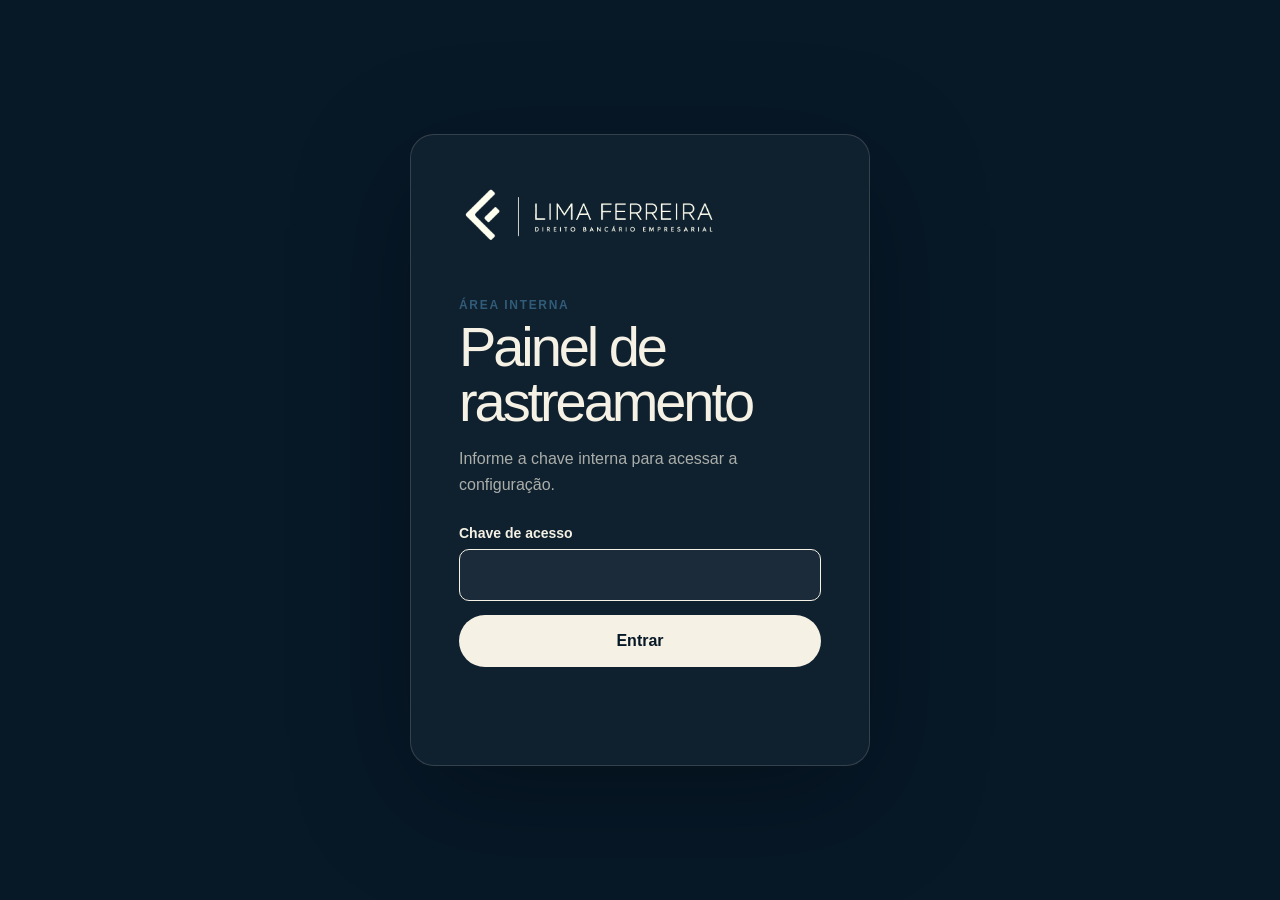
==== painel/index.html @ 7cb4206f "Adiciona painel e rastreamento de conversoes" ====
<!doctype html>
<html lang="pt-BR">
  <head>
    <meta charset="UTF-8" />
    <meta name="viewport" content="width=device-width, initial-scale=1.0" />
    <meta name="robots" content="noindex, nofollow, noarchive" />
    <meta name="referrer" content="no-referrer" />
    <meta name="theme-color" content="#071827" />
    <title>Painel de Rastreamento | Lima Ferreira</title>
    <link rel="icon" href="../logos/lima_ferreira_bancario_compacta_ivory_sem_fundo.png" />
    <link rel="stylesheet" href="../styles/tracking-panel.css?v=20260613-tracking-suite" />
    <script src="../scripts/tracking-config.js?v=20260613-tracking-suite"></script>
    <script src="../scripts/tracking-panel.js?v=20260613-tracking-suite" defer></script>
  </head>

  <body>
    <section class="access-gate" data-access-gate>
      <form class="access-card" data-access-form>
        <img
          src="../logos/lima_ferreira_bancario_horizontal_ivory_sem_fundo.png"
          alt="Lima Ferreira Direito Bancário Empresarial"
        />
        <p class="eyebrow">Área interna</p>
        <h1>Painel de rastreamento</h1>
        <p>Informe a chave interna para acessar a configuração.</p>
        <label>
          <span>Chave de acesso</span>
          <input type="password" name="access_key" autocomplete="current-password" required />
        </label>
        <button type="submit">Entrar</button>
        <p class="form-message" data-access-message aria-live="polite"></p>
      </form>
    </section>

    <div class="panel" data-panel hidden>
      <header class="panel-header">
        <div>
          <p class="eyebrow">Lima Ferreira / Operação</p>
          <h1>Mensuração e conversões</h1>
          <p>
            Configure as plataformas, valide os eventos e publique sem editar código manualmente.
          </p>
        </div>
        <div class="header-actions">
          <a href="../" target="_blank" rel="noreferrer">Abrir site</a>
          <button type="button" data-lock-panel>Sair</button>
        </div>
      </header>

      <main>
        <section class="status-grid" aria-label="Status da mensuração">
          <article class="status-card">
            <span data-status-dot="gtm"></span>
            <p>Google Tag Manager</p>
            <strong data-status-text="gtm">Não configurado</strong>
          </article>
          <article class="status-card">
            <span data-status-dot="ga4"></span>
            <p>Google Analytics 4</p>
            <strong data-status-text="ga4">Não configurado</strong>
          </article>
          <article class="status-card">
            <span data-status-dot="meta"></span>
            <p>Meta Pixel</p>
            <strong data-status-text="meta">Não configurado</strong>
          </article>
          <article class="status-card">
            <span data-status-dot="form"></span>
            <p>Entrega do formulário</p>
            <strong data-status-text="form">Não configurado</strong>
          </article>
        </section>

        <div class="panel-layout">
          <form class="config-form" data-config-form>
            <section class="panel-section">
              <div class="section-heading">
                <div>
                  <p class="eyebrow">01 / Plataformas</p>
                  <h2>IDs de mensuração</h2>
                </div>
                <p>
                  Os identificadores de pixels são públicos por natureza. Senhas, tokens e segredos
                  nunca devem ser colocados aqui.
                </p>
              </div>

              <div class="field-grid">
                <label>
                  <span>Google Tag Manager</span>
                  <input
                    name="gtmId"
                    type="text"
                    placeholder="GTM-XXXXXXX"
                    pattern="GTM-[A-Za-z0-9]+"
                  />
                  <small>Container principal. Ex.: GTM-ABC1234.</small>
                </label>
                <label>
                  <span>Google Analytics 4</span>
                  <input
                    name="ga4MeasurementId"
                    type="text"
                    placeholder="G-XXXXXXXXXX"
                    pattern="G-[A-Za-z0-9]+"
                  />
                  <small>Opcional se o GA4 já for instalado dentro do GTM.</small>
                </label>
                <label>
                  <span>Meta Pixel</span>
                  <input name="metaPixelId" type="text" inputmode="numeric" placeholder="1234567890" />
                  <small>Somente números.</small>
                </label>
                <label>
                  <span>Google Ads ID</span>
                  <input
                    name="googleAdsId"
                    type="text"
                    placeholder="AW-XXXXXXXXX"
                    pattern="AW-[A-Za-z0-9]+"
                  />
                </label>
                <label>
                  <span>Google Ads: rótulo da conversão</span>
                  <input name="googleAdsLeadLabel" type="text" placeholder="AbCdEfGhIjk" />
                  <small>Usado apenas no evento de lead confirmado.</small>
                </label>
                <label class="check-field">
                  <input name="loadMetaDirectly" type="checkbox" />
                  <span>
                    Carregar Meta Pixel diretamente
                    <small>Desative se o Pixel for instalado dentro do GTM.</small>
                  </span>
                </label>
              </div>
            </section>

            <section class="panel-section">
              <div class="section-heading">
                <div>
                  <p class="eyebrow">02 / Formulário</p>
                  <h2>Recebimento do lead</h2>
                </div>
                <p>
                  O evento <code>Lead</code> só dispara depois que este endpoint confirmar o
                  recebimento com status HTTP entre 200 e 299.
                </p>
              </div>

              <div class="field-grid">
                <label class="field-wide">
                  <span>URL do webhook ou CRM</span>
                  <input
                    name="formEndpoint"
                    type="url"
                    placeholder="https://automacao.exemplo.com/webhook/lead"
                  />
                  <small>
                    Precisa aceitar requisições do domínio do site e não pode exigir segredo no
                    navegador.
                  </small>
                </label>
                <label>
                  <span>Formato do envio</span>
                  <select name="formFormat">
                    <option value="json">JSON</option>
                    <option value="form">Form URL Encoded</option>
                  </select>
                </label>
                <label>
                  <span>Método HTTP</span>
                  <select name="formMethod">
                    <option value="POST">POST</option>
                  </select>
                </label>
              </div>

              <div class="security-note">
                <strong>Dados pessoais ficam fora dos pixels.</strong>
                <p>
                  Nome, e-mail, telefone, CNPJ, empresa e relato do caso são enviados somente ao
                  webhook. GTM, GA4 e Meta recebem apenas nomes de eventos e contexto anônimo.
                </p>
              </div>
              <button class="test-webhook" type="button" data-test-webhook>
                Testar conexão do webhook
              </button>
              <p class="webhook-message" data-webhook-message aria-live="polite"></p>
            </section>

            <section class="panel-section">
              <div class="section-heading">
                <div>
                  <p class="eyebrow">03 / Privacidade</p>
                  <h2>Consentimento e ambiente</h2>
                </div>
              </div>

              <div class="field-grid">
                <label class="check-field">
                  <input name="consentRequired" type="checkbox" />
                  <span>
                    Exigir consentimento
                    <small>Recomendado. Os provedores só carregam após o aceite.</small>
                  </span>
                </label>
                <label class="check-field">
                  <input name="debug" type="checkbox" />
                  <span>
                    Ativar log persistente
                    <small>Use apenas durante testes e desligue em produção.</small>
                  </span>
                </label>
              </div>
            </section>

            <section class="panel-section publish-section">
              <div class="section-heading">
                <div>
                  <p class="eyebrow">04 / Publicação</p>
                  <h2>Publicar no GitHub</h2>
                </div>
                <p>
                  O token é usado uma única vez, diretamente entre este navegador e o GitHub. Ele
                  não é salvo no site nem no armazenamento local.
                </p>
              </div>

              <div class="field-grid">
                <label class="field-wide">
                  <span>Fine-grained personal access token</span>
                  <input
                    name="githubToken"
                    type="password"
                    autocomplete="off"
                    placeholder="github_pat_..."
                  />
                  <small>
                    Permissão mínima: Contents — Read and write, somente para o repositório
                    Pedrolopespro/limabancario.
                  </small>
                </label>
                <label>
                  <span>Branch</span>
                  <input name="githubBranch" type="text" value="main" />
                </label>
                <label>
                  <span>Arquivo</span>
                  <input name="githubPath" type="text" value="scripts/tracking-config.js" readonly />
                </label>
              </div>

              <div class="publish-actions">
                <button class="button-secondary" type="button" data-save-preview>
                  Salvar prévia neste navegador
                </button>
                <button class="button-secondary" type="button" data-open-preview>
                  Testar no site
                </button>
                <button class="button-primary" type="submit">Publicar configuração</button>
              </div>
              <p class="publish-message" data-publish-message aria-live="polite"></p>
            </section>
          </form>

          <aside class="diagnostics">
            <section class="diagnostic-card">
              <p class="eyebrow">Diagnóstico</p>
              <h2>Eventos principais</h2>
              <ul class="event-list">
                <li><code>page_view</code><span>Página carregada</span></li>
                <li><code>lf_cta_click</code><span>Botões e chamadas</span></li>
                <li><code>lf_scroll_depth</code><span>25%, 50%, 75% e 90%</span></li>
                <li><code>lf_section_view</code><span>Seção visualizada</span></li>
                <li><code>lf_faq_open</code><span>Pergunta aberta</span></li>
                <li><code>lf_engaged_time</code><span>30s, 60s e 120s</span></li>
                <li><code>lf_video_start</code><span>Vídeo com áudio</span></li>
                <li><code>lf_form_start</code><span>Primeira interação</span></li>
                <li><code>lf_form_step_complete</code><span>Etapa concluída</span></li>
                <li><code>lf_form_abandon</code><span>Formulário abandonado</span></li>
                <li><code>lf_form_submit_error</code><span>Falha de entrega</span></li>
                <li class="event-list__conversion">
                  <code>generate_lead / Lead</code><span>Envio confirmado</span>
                </li>
              </ul>
            </section>

            <section class="diagnostic-card">
              <p class="eyebrow">Últimos testes</p>
              <div class="event-log" data-event-log>
                <p>Nenhum evento de prévia registrado neste navegador.</p>
              </div>
              <button class="text-button" type="button" data-clear-log>Limpar registro</button>
            </section>

            <section class="diagnostic-card">
              <p class="eyebrow">Links úteis</p>
              <div class="resource-list">
                <a href="https://tagassistant.google.com/" target="_blank" rel="noreferrer">
                  Google Tag Assistant
                </a>
                <a
                  href="https://business.facebook.com/events_manager2"
                  target="_blank"
                  rel="noreferrer"
                >
                  Gerenciador de Eventos Meta
                </a>
                <a
                  href="https://github.com/Pedrolopespro/limabancario/actions"
                  target="_blank"
                  rel="noreferrer"
                >
                  Acompanhar deploy
                </a>
              </div>
            </section>
          </aside>
        </div>
      </main>
    </div>
  </body>
</html>
---- styles/tracking-panel.css ----
:root {
  color-scheme: light;
  font-family: "SF Pro Display", "SF Pro Text", "Helvetica Neue", Helvetica, Arial, sans-serif;
  color: #0a1d2d;
  background: #edf1f2;
  font-synthesis: none;
}

* {
  box-sizing: border-box;
}

body {
  min-width: 320px;
  margin: 0;
  background:
    linear-gradient(rgba(10, 29, 45, 0.035) 1px, transparent 1px),
    linear-gradient(90deg, rgba(10, 29, 45, 0.035) 1px, transparent 1px),
    #edf1f2;
  background-size: 72px 72px;
}

button,
input,
select {
  font: inherit;
}

button,
a {
  -webkit-tap-highlight-color: transparent;
}

[hidden] {
  display: none !important;
}

.access-gate {
  display: grid;
  min-height: 100vh;
  padding: 24px;
  place-items: center;
  background: #071827;
}

.access-card {
  width: min(460px, 100%);
  padding: clamp(28px, 6vw, 48px);
  border: 1px solid rgba(245, 241, 228, 0.16);
  border-radius: 24px;
  color: #f5f1e4;
  background: rgba(255, 255, 255, 0.035);
  box-shadow: 0 32px 120px rgba(0, 0, 0, 0.28);
}

.access-card img {
  width: min(260px, 100%);
  margin-bottom: 48px;
}

.access-card h1 {
  max-width: 380px;
  margin: 8px 0 16px;
  font-size: clamp(36px, 7vw, 56px);
  font-weight: 500;
  letter-spacing: -0.055em;
  line-height: 0.98;
}

.access-card > p:not(.eyebrow, .form-message) {
  color: rgba(245, 241, 228, 0.68);
  line-height: 1.6;
}

.access-card label {
  display: grid;
  gap: 8px;
  margin-top: 28px;
  font-size: 14px;
  font-weight: 700;
}

.access-card input {
  min-height: 52px;
  padding: 0 16px;
  border: 1px solid rgba(245, 241, 228, 0.2);
  border-radius: 10px;
  color: #f5f1e4;
  outline: none;
  background: rgba(255, 255, 255, 0.05);
}

.access-card input:focus {
  border-color: #f5f1e4;
}

.access-card button {
  width: 100%;
  min-height: 52px;
  margin-top: 14px;
  border: 0;
  border-radius: 999px;
  color: #071827;
  font-weight: 800;
  cursor: pointer;
  background: #f5f1e4;
}

.form-message,
.publish-message {
  min-height: 22px;
  color: #af4c43;
  font-size: 14px;
  line-height: 1.5;
}

.panel {
  width: min(1600px, 100%);
  margin: auto;
  padding: clamp(24px, 4vw, 64px);
}

.panel-header {
  display: flex;
  align-items: flex-end;
  justify-content: space-between;
  gap: 32px;
  padding: 0 0 44px;
}

.panel-header h1 {
  margin: 8px 0 12px;
  font-size: clamp(40px, 6vw, 72px);
  font-weight: 500;
  letter-spacing: -0.055em;
  line-height: 0.95;
}

.panel-header > div > p:last-child {
  max-width: 700px;
  margin: 0;
  color: #65727b;
  font-size: 17px;
  line-height: 1.6;
}

.eyebrow {
  margin: 0;
  color: #315c79;
  font-size: 12px;
  font-weight: 800;
  letter-spacing: 0.14em;
  text-transform: uppercase;
}

.header-actions {
  display: flex;
  flex-wrap: wrap;
  gap: 10px;
}

.header-actions a,
.header-actions button {
  display: inline-grid;
  min-height: 44px;
  padding: 0 18px;
  border: 1px solid #c5ced2;
  border-radius: 999px;
  color: #0a1d2d;
  text-decoration: none;
  place-items: center;
  cursor: pointer;
  background: transparent;
}

.status-grid {
  display: grid;
  grid-template-columns: repeat(4, minmax(0, 1fr));
  gap: 12px;
  margin-bottom: 24px;
}

.status-card {
  position: relative;
  padding: 22px;
  border: 1px solid #d2d9dc;
  border-radius: 16px;
  background: rgba(255, 255, 255, 0.82);
}

.status-card > span {
  position: absolute;
  top: 22px;
  right: 22px;
  width: 10px;
  height: 10px;
  border-radius: 50%;
  background: #b8c0c4;
}

.status-card > span.is-active {
  background: #258b66;
  box-shadow: 0 0 0 5px rgba(37, 139, 102, 0.1);
}

.status-card p {
  margin: 0 0 18px;
  color: #6c7880;
  font-size: 13px;
}

.status-card strong {
  font-size: 16px;
}

.panel-layout {
  display: grid;
  grid-template-columns: minmax(0, 1fr) minmax(300px, 390px);
  align-items: start;
  gap: 24px;
}

.config-form,
.diagnostics {
  display: grid;
  gap: 24px;
}

.panel-section,
.diagnostic-card {
  padding: clamp(24px, 4vw, 40px);
  border: 1px solid #d2d9dc;
  border-radius: 20px;
  background: rgba(255, 255, 255, 0.9);
}

.section-heading {
  display: grid;
  grid-template-columns: minmax(260px, 0.7fr) minmax(260px, 1fr);
  gap: 32px;
  margin-bottom: 34px;
  padding-bottom: 28px;
  border-bottom: 1px solid #dde2e4;
}

.section-heading h2,
.diagnostic-card h2 {
  margin: 8px 0 0;
  font-size: clamp(28px, 3vw, 40px);
  font-weight: 500;
  letter-spacing: -0.045em;
}

.section-heading > p {
  max-width: 580px;
  margin: 0;
  color: #65727b;
  line-height: 1.6;
}

.field-grid {
  display: grid;
  grid-template-columns: repeat(2, minmax(0, 1fr));
  gap: 22px;
}

.field-grid label:not(.check-field) {
  display: grid;
  align-content: start;
  gap: 8px;
  color: #1a3447;
  font-size: 14px;
  font-weight: 750;
}

.field-grid input:not([type="checkbox"]),
.field-grid select {
  width: 100%;
  min-height: 50px;
  padding: 0 14px;
  border: 1px solid #cbd3d7;
  border-radius: 10px;
  color: #0a1d2d;
  outline: none;
  background: #fff;
}

.field-grid input:focus,
.field-grid select:focus {
  border-color: #315c79;
  box-shadow: 0 0 0 3px rgba(49, 92, 121, 0.1);
}

.field-grid small {
  color: #77838b;
  font-size: 12px;
  font-weight: 450;
  line-height: 1.45;
}

.field-wide {
  grid-column: 1 / -1;
}

.check-field {
  display: flex;
  align-items: flex-start;
  gap: 12px;
  padding: 16px;
  border: 1px solid #d6dde0;
  border-radius: 12px;
  cursor: pointer;
}

.check-field input {
  width: 20px;
  height: 20px;
  margin: 0;
  accent-color: #0a1d2d;
}

.check-field > span {
  display: grid;
  gap: 4px;
  font-size: 14px;
  font-weight: 750;
}

.security-note {
  margin-top: 24px;
  padding: 20px;
  border-left: 4px solid #315c79;
  border-radius: 0 12px 12px 0;
  background: #edf4f6;
}

.security-note p {
  margin: 6px 0 0;
  color: #5f707a;
  font-size: 14px;
  line-height: 1.55;
}

.test-webhook {
  min-height: 44px;
  margin-top: 16px;
  padding: 0 18px;
  border: 1px solid #bfcbd0;
  border-radius: 999px;
  color: #17394f;
  font-weight: 750;
  cursor: pointer;
  background: transparent;
}

.webhook-message {
  min-height: 20px;
  margin: 10px 0 0;
  color: #65727b;
  font-size: 13px;
}

.publish-section {
  color: #f5f1e4;
  background: #071827;
}

.publish-section .section-heading {
  border-color: rgba(245, 241, 228, 0.16);
}

.publish-section .eyebrow,
.publish-section .section-heading > p,
.publish-section small {
  color: rgba(245, 241, 228, 0.62);
}

.publish-section label:not(.check-field) {
  color: #f5f1e4;
}

.publish-section input:not([type="checkbox"]) {
  border-color: rgba(245, 241, 228, 0.2);
  color: #f5f1e4;
  background: rgba(255, 255, 255, 0.06);
}

.publish-actions {
  display: flex;
  flex-wrap: wrap;
  justify-content: flex-end;
  gap: 10px;
  margin-top: 28px;
}

.button-primary,
.button-secondary {
  min-height: 48px;
  padding: 0 20px;
  border-radius: 999px;
  font-weight: 800;
  cursor: pointer;
}

.button-primary {
  border: 0;
  color: #071827;
  background: #f5f1e4;
}

.button-secondary {
  border: 1px solid rgba(245, 241, 228, 0.28);
  color: #f5f1e4;
  background: transparent;
}

.diagnostics {
  position: sticky;
  top: 24px;
}

.event-list {
  display: grid;
  gap: 0;
  margin: 28px 0 0;
  padding: 0;
  list-style: none;
}

.event-list li {
  display: grid;
  gap: 5px;
  padding: 14px 0;
  border-top: 1px solid #dde2e4;
}

.event-list code {
  color: #1b526f;
  font-size: 12px;
  font-weight: 800;
}

.event-list span {
  color: #65727b;
  font-size: 13px;
}

.event-list__conversion code {
  color: #258b66;
}

.event-log {
  display: grid;
  max-height: 340px;
  gap: 8px;
  margin-top: 20px;
  overflow: auto;
}

.event-log p {
  margin: 0;
  color: #77838b;
  font-size: 13px;
  line-height: 1.5;
}

.event-log__item {
  padding: 12px;
  border-radius: 10px;
  background: #f1f4f5;
}

.event-log__item strong,
.event-log__item span {
  display: block;
}

.event-log__item strong {
  font-size: 12px;
}

.event-log__item span {
  margin-top: 4px;
  color: #77838b;
  font-size: 11px;
}

.text-button {
  margin-top: 16px;
  padding: 0;
  border: 0;
  color: #315c79;
  font-weight: 750;
  cursor: pointer;
  background: none;
}

.resource-list {
  display: grid;
  gap: 10px;
  margin-top: 20px;
}

.resource-list a {
  padding: 14px;
  border: 1px solid #d8dfe2;
  border-radius: 10px;
  color: #17394f;
  text-decoration: none;
  background: #f8f9f9;
}

code {
  font-family: "SFMono-Regular", Consolas, monospace;
}

@media (max-width: 1100px) {
  .status-grid {
    grid-template-columns: repeat(2, minmax(0, 1fr));
  }

  .panel-layout {
    grid-template-columns: 1fr;
  }

  .diagnostics {
    position: static;
    grid-template-columns: repeat(3, minmax(0, 1fr));
  }
}

@media (max-width: 760px) {
  .panel {
    padding: 20px 14px 40px;
  }

  .panel-header {
    display: grid;
    padding-bottom: 28px;
  }

  .status-grid,
  .field-grid,
  .section-heading,
  .diagnostics {
    grid-template-columns: 1fr;
  }

  .panel-section,
  .diagnostic-card {
    padding: 22px 18px;
    border-radius: 14px;
  }

  .section-heading {
    gap: 16px;
    margin-bottom: 24px;
  }

  .field-wide {
    grid-column: auto;
  }

  .publish-actions {
    display: grid;
  }

  .publish-actions button {
    width: 100%;
  }
}
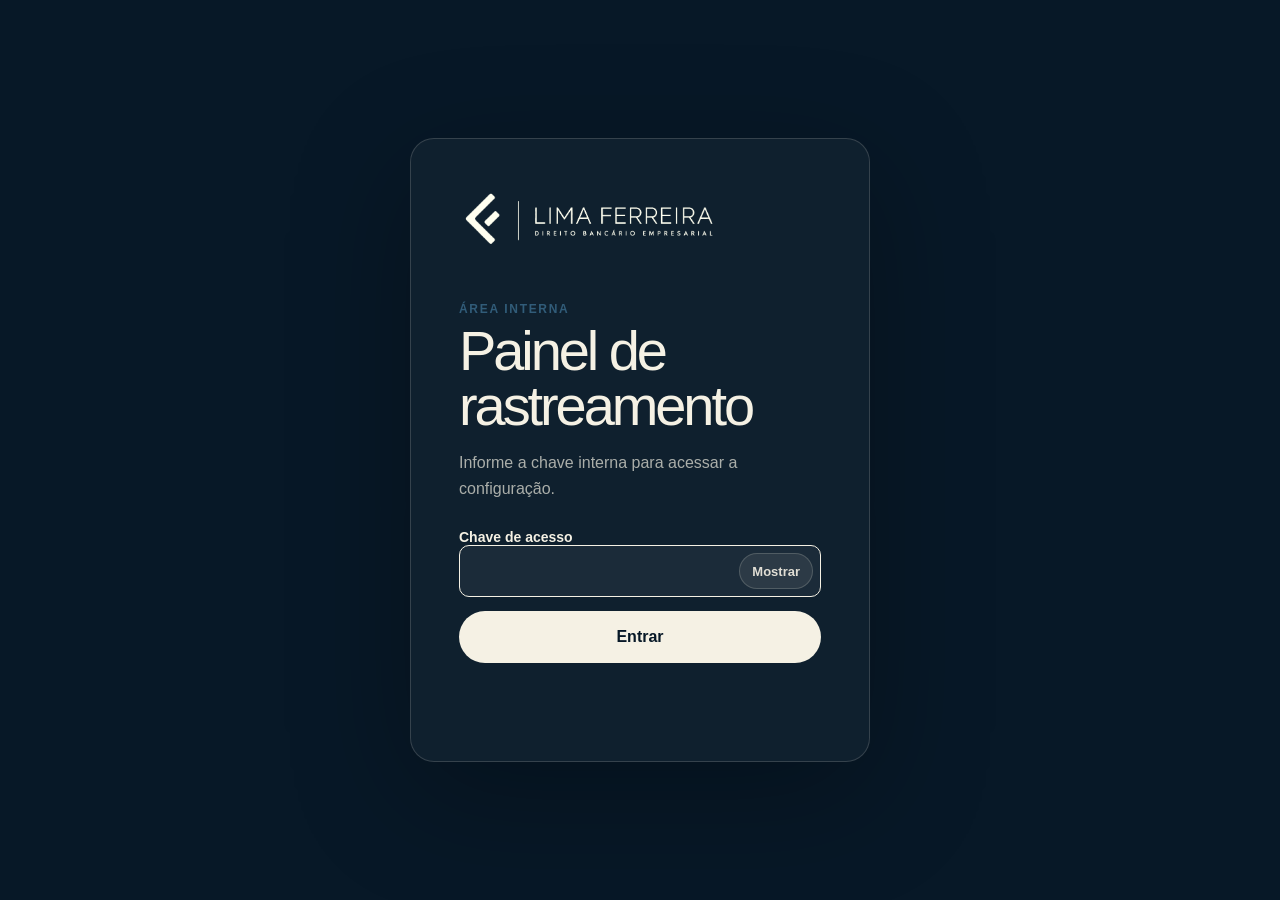
==== commit d973efa4: "Adicionar visualizacao da chave do painel" ====
--- a/painel/index.html
+++ b/painel/index.html
@@ -8,9 +8,9 @@
     <meta name="theme-color" content="#071827" />
     <title>Painel de Rastreamento | Lima Ferreira</title>
     <link rel="icon" href="../logos/lima_ferreira_bancario_compacta_ivory_sem_fundo.png" />
-    <link rel="stylesheet" href="../styles/tracking-panel.css?v=20260613-tracking-suite" />
-    <script src="../scripts/tracking-config.js?v=20260613-tracking-suite"></script>
-    <script src="../scripts/tracking-panel.js?v=20260613-tracking-suite" defer></script>
+    <link rel="stylesheet" href="../styles/tracking-panel.css?v=20260803-access-visibility" />
+    <script src="../scripts/tracking-config.js?v=20260624-gtm-web"></script>
+    <script src="../scripts/tracking-panel.js?v=20260803-access-visibility" defer></script>
   </head>
 
   <body>
@@ -23,10 +23,27 @@
         <p class="eyebrow">Área interna</p>
         <h1>Painel de rastreamento</h1>
         <p>Informe a chave interna para acessar a configuração.</p>
-        <label>
+        <label for="access_key">
           <span>Chave de acesso</span>
-          <input type="password" name="access_key" autocomplete="current-password" required />
         </label>
+        <div class="password-field">
+          <input
+            id="access_key"
+            type="password"
+            name="access_key"
+            autocomplete="current-password"
+            required
+          />
+          <button
+            class="password-toggle"
+            type="button"
+            data-access-visibility
+            aria-pressed="false"
+            aria-label="Mostrar chave de acesso"
+          >
+            Mostrar
+          </button>
+        </div>
         <button type="submit">Entrar</button>
         <p class="form-message" data-access-message aria-live="polite"></p>
       </form>
--- a/styles/tracking-panel.css
+++ b/styles/tracking-panel.css
@@ -92,6 +92,39 @@
 
 .access-card input:focus {
   border-color: #f5f1e4;
+}
+
+.password-field {
+  position: relative;
+}
+
+.password-field input {
+  width: 100%;
+  padding-right: 92px;
+}
+
+.access-card .password-toggle {
+  position: absolute;
+  top: 50%;
+  right: 8px;
+  width: auto;
+  min-height: 36px;
+  margin: 0;
+  padding: 0 12px;
+  border: 1px solid rgba(245, 241, 228, 0.18);
+  border-radius: 999px;
+  color: rgba(245, 241, 228, 0.9);
+  font-size: 13px;
+  font-weight: 700;
+  transform: translateY(-50%);
+  background: rgba(245, 241, 228, 0.08);
+}
+
+.access-card .password-toggle:hover,
+.access-card .password-toggle:focus-visible {
+  border-color: rgba(245, 241, 228, 0.72);
+  outline: 0;
+  background: rgba(245, 241, 228, 0.16);
 }
 
 .access-card button {
